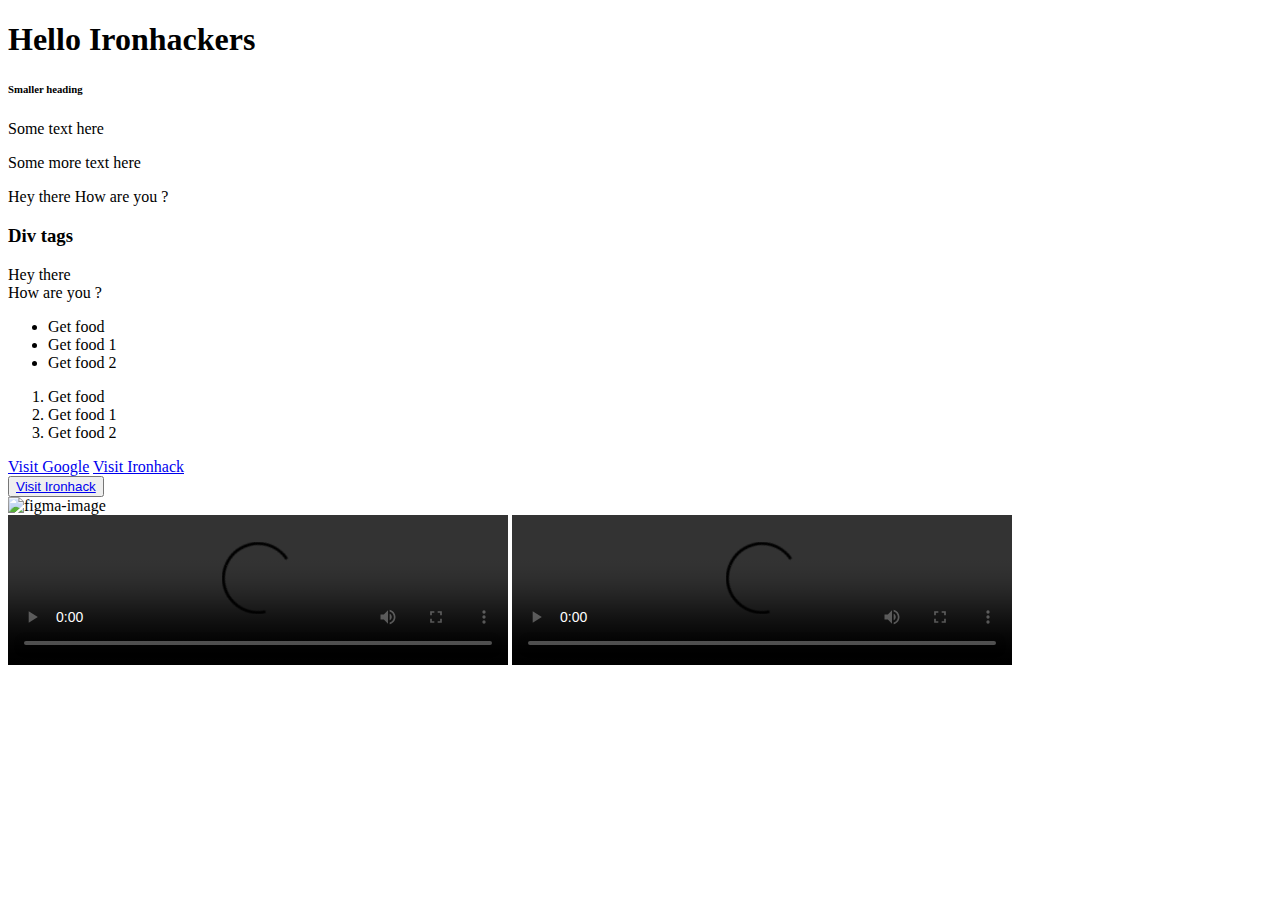
==== index.html @ 7d8f11e4 "MVP of my first page" ====
<!DOCTYPE html>
<html lang="en">
    <head>
        <meta name="viewport" content="width=device-width,initial-scale=1.0">
        <title>Zapata</title>
    </head>
    <body>
        <!-- Headings   -->
        <h1>Hello Ironhackers</h1>
        <h6>Smaller heading</h6>

        <!-- Block elements -->
        <p>Some text here</p>
        <p>Some more text here</p>

        <!-- Inline elements -->
        <span>Hey there</span>
        <span>How are you ?</span>

        <!-- Block elements -->
        <h3>Div tags</h3>
        <div>Hey there</div>
        <div>How are you ?</div>

        <ul>
            <li>Get food</li>
            <li>Get food 1</li>
            <li>Get food 2</li>
        </ul>

        <ol><li>Get food</li>
            <li>Get food 1</li>
            <li>Get food 2</li>
        </ol>





        <!-- Semantic element to create nav bars -->
        <nav>
            <a href="https://www.google.com">Visit Google</a>
            <a href="https://www.ironhack.com" target="__blank">Visit Ironhack</a>
        </nav>
 

        <button > 
            <a href="https://www.ironhack.com" target="__blank">Visit Ironhack</a>
        </button>




        <div>
            <img width="200" src="https://tinyurl.com/figma-image" alt="figma-image" >
        </div>
        
        <video width="500" controls autoplay loop> 
            <source src="https://tinyurl.com/figma-main-video" type="video/mp4">
        </video>
        <video width="500" controls autoplay loop>
            <source src="https://tinyurl.com/figma-middle-1" type="video/mp4">
        </video>


    </body>   
    </title>

</html>
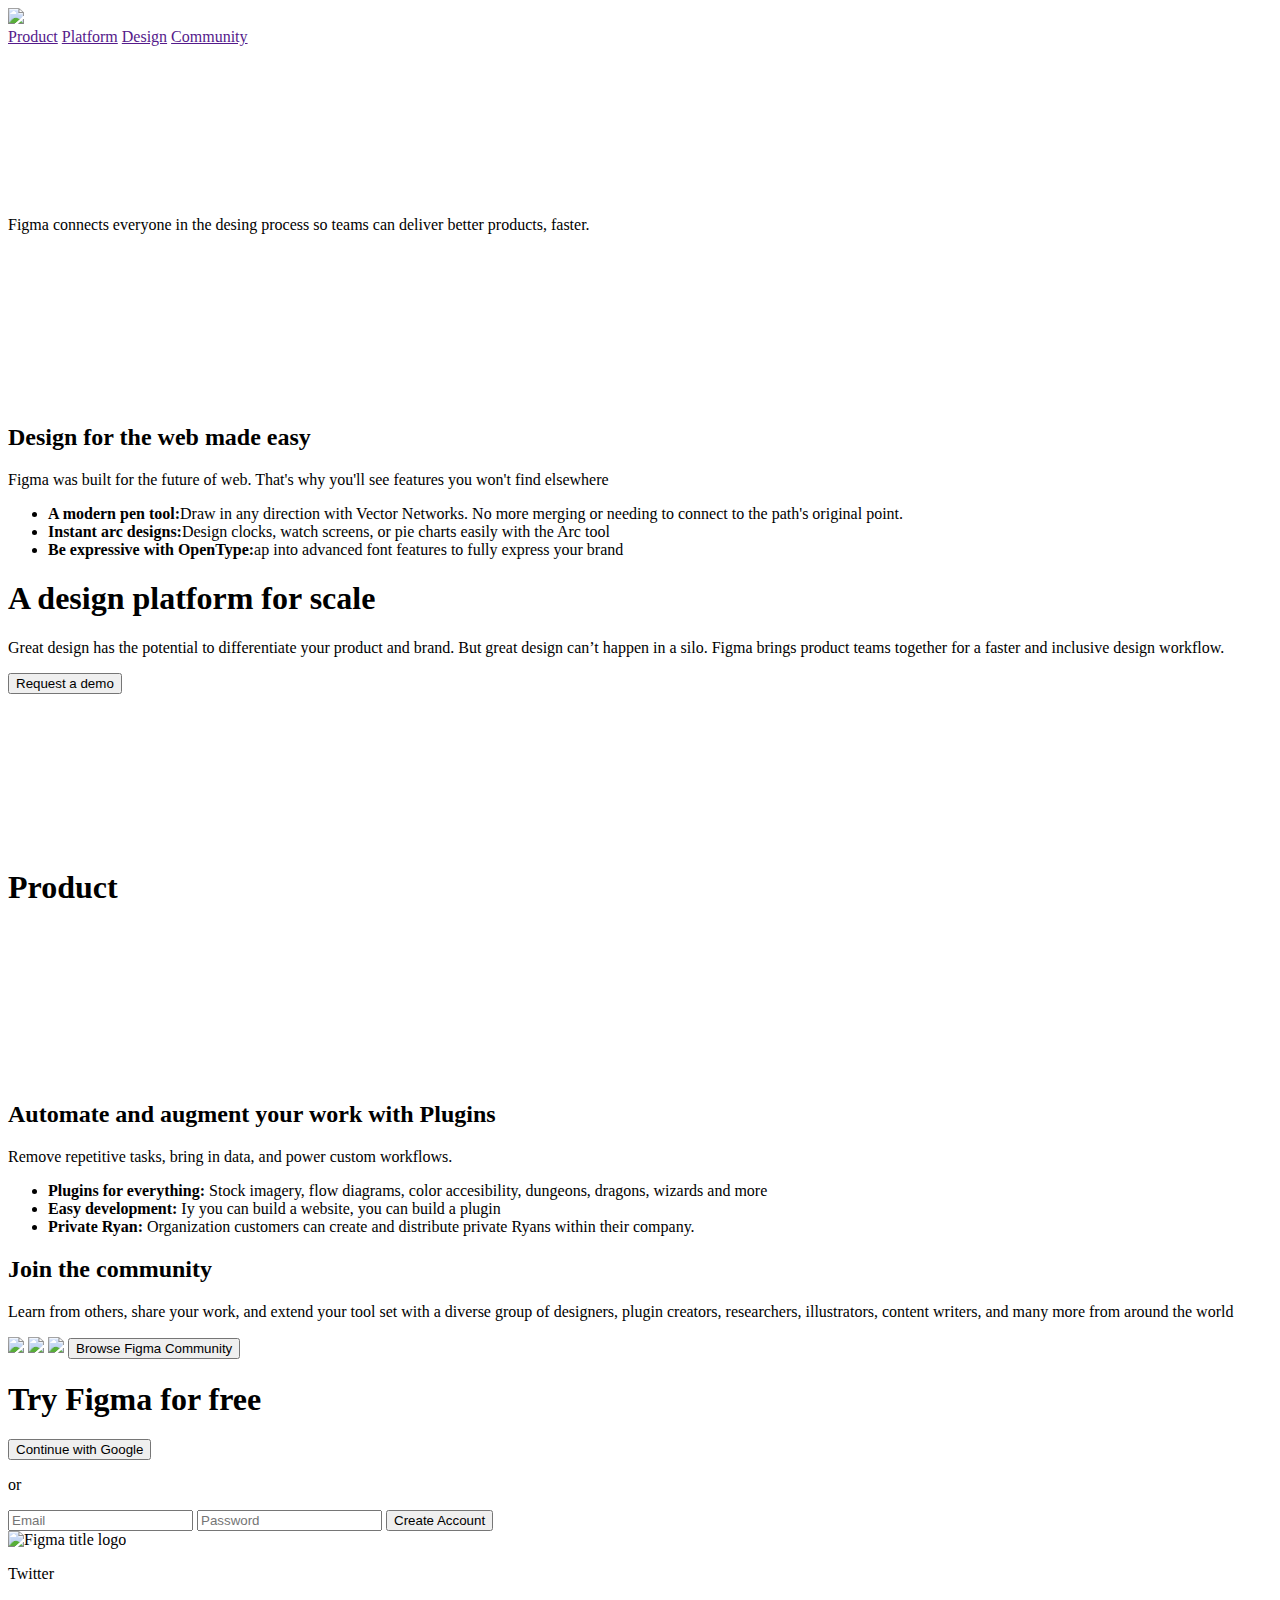
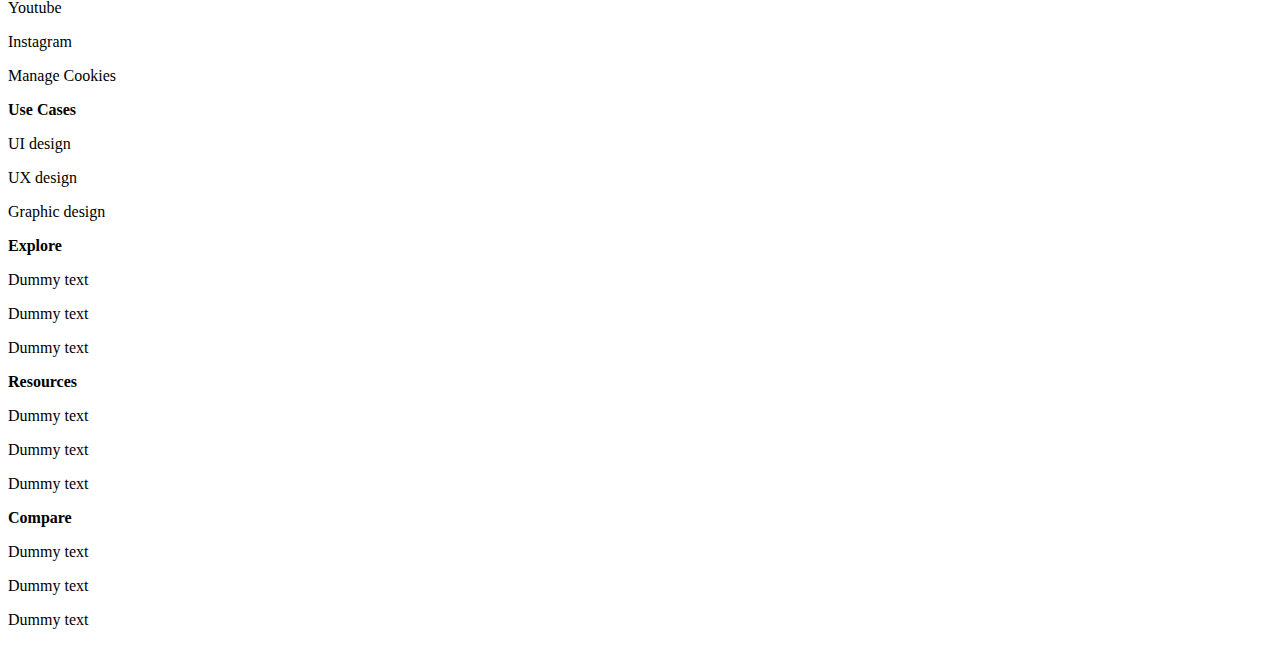
==== commit 00bb0801: "Changes" ====
--- a/index.html
+++ b/index.html
@@ -1,69 +1,139 @@
 <!DOCTYPE html>
 <html lang="en">
-    <head>
-        <meta name="viewport" content="width=device-width,initial-scale=1.0">
-        <title>Zapata</title>
-    </head>
-    <body>
-        <!-- Headings   -->
-        <h1>Hello Ironhackers</h1>
-        <h6>Smaller heading</h6>
+<head>
+    <meta name="viewport" content="width=device-width, initial-scale=1.0">
+    <title>My first landing page</title>
+    <script src="https://kit.fontawesome.com/a730258828.js" crossorigin="anonymous"></script>
+    <link rel="stylesheet" href="style.css" >
+    <link rel="preconnect" href="https://fonts.googleapis.com">
 
-        <!-- Block elements -->
-        <p>Some text here</p>
-        <p>Some more text here</p>
-
-        <!-- Inline elements -->
-        <span>Hey there</span>
-        <span>How are you ?</span>
-
-        <!-- Block elements -->
-        <h3>Div tags</h3>
-        <div>Hey there</div>
-        <div>How are you ?</div>
-
-        <ul>
-            <li>Get food</li>
-            <li>Get food 1</li>
-            <li>Get food 2</li>
-        </ul>
-
-        <ol><li>Get food</li>
-            <li>Get food 1</li>
-            <li>Get food 2</li>
-        </ol>
+</head>
+<body>
+    <!-- Part 1: Header -->
+    <header>
+        <section>
+        <img width="30" src="https://tinyurl.com/figma-image" >
+        </section>
+        <nav>
+            <a href="">Product</a>
+            <a href="">Platform</a>
+            <a href=""><i class="fab fa-accusoft zapata"></i>Design</a>
+            <a href="">Community</a>
+        </nav>
+    </header>
 
 
+    <!-- Part 2  -->
+    <main>
+
+        <!-- Part 2.1: Main Video -->
+        <section >
+            <video width="700" autoplay muted>
+                <source src="https://tinyurl.com/figma-main-video" type="video/mp4">
+            </video>
+            <p >Figma connects everyone in the desing process so teams can deliver better products, faster. </p>
+    </section>
+
+    <!-- Part 2.2: Design for the web -->
+    <section>
+        <video width="500" autoplay muted loop >
+            <source src="https://tinyurl.com/figma-middle-1" type="video/mp4">
+        </video>
+        <h2 >Design for the web made easy</h2>
+        <p >Figma was built for the future of web. That's why you'll see features you won't find elsewhere</p>
+        <ul >
+            <li><b>A modern pen tool:</b>Draw in any direction with Vector Networks. No more merging or needing to connect to the path's original point.</li>
+            <li><b>Instant arc designs:</b>Design clocks, watch screens, or pie charts easily with the Arc tool</li>
+            <li><b>Be expressive with OpenType:</b>ap into advanced font features to fully express your brand</li>
+        </ul>
+    </section>
+    
+    
+    <!-- Part 2.3: Yellow section -->
+    <section>
+        <div >
+            <h1 >A design platform for scale</h1>
+            <p >Great design has the potential to differentiate your product and brand. But great design can’t happen in a silo. Figma brings product teams together for a faster and inclusive design workflow.</p>
+            <button>Request a demo</button>
+        </div>
+        <video width="500" autoplay muted loop >
+            <source src="https://tinyurl.com/figma-org" type="video/mp4">
+        </video>    
+    </section>
+
+    <h1 id="oscar">Product</h1>
 
 
+    <!-- Part 2.4: Plugins section -->
+    <section >
+        <video width="500" autoplay muted loop >
+            <source src="https://tinyurl.com/figma-middle-2" type="video/mp4">
+        </video>
+        <h2 >Automate and augment your work with Plugins</h2>
+        <p >Remove repetitive tasks, bring in data, and power custom workflows.</p>
+        <ul >
+            <li><b>Plugins for everything:</b> Stock imagery, flow diagrams, color accesibility, dungeons, dragons, wizards and more</li>
+            <li><b>Easy development:</b> Iy you can build a website, you can build a plugin</li>
+            <li><b>Private Ryan:</b> Organization customers can create and distribute private Ryans within their company.</li>
+        </ul>
+    </section>
 
-        <!-- Semantic element to create nav bars -->
-        <nav>
-            <a href="https://www.google.com">Visit Google</a>
-            <a href="https://www.ironhack.com" target="__blank">Visit Ironhack</a>
-        </nav>
- 
+    <!-- Part 2.3: Community-->
+    <section >
+        <h2>Join the community</h2>
+        <p>Learn from others, share your work, and extend your tool set with a diverse group of designers, plugin creators, researchers, illustrators, content writers, and many more from around the world</p>
+        <img width="500" src="https://tinyurl.com/fig-community-1">
+        <img width="500" src="https://tinyurl.com/fig-community-2">
+        <img width="500" src="https://tinyurl.com/fig-community-3">
+        <button>Browse Figma Community</button>
+    </section>
 
-        <button > 
-            <a href="https://www.ironhack.com" target="__blank">Visit Ironhack</a>
-        </button>
+    <!-- Part 2.6: Sign Up Form -->
+    <section >
+        <h1>Try Figma for free</h1>
+        <button>Continue with Google</button>
+        <p>or</p>
+        <form>
+            <input type="email" placeholder="Email">
+            <input type="password" placeholder="Password">
+            <button>Create Account</button>
+        </form>
+    </section>
+</main>
 
-
-
-
-        <div>
-            <img width="200" src="https://tinyurl.com/figma-image" alt="figma-image" >
-        </div>
-        
-        <video width="500" controls autoplay loop> 
-            <source src="https://tinyurl.com/figma-main-video" type="video/mp4">
-        </video>
-        <video width="500" controls autoplay loop>
-            <source src="https://tinyurl.com/figma-middle-1" type="video/mp4">
-        </video>
-
-
-    </body>   
-    </title>
-
-</html>+    <!-- Part 3: Footer-->
+    <footer>
+        <section>
+            <img src="https://tinyurl.com/figma-svg" alt="Figma title logo">
+            <p> Twitter </p>
+            <p> Youtube </p>
+            <p> Instagram </p>
+            <p> Manage Cookies </p>
+        </section>
+        <section>
+            <p><b>Use Cases</b></p>
+            <p> UI design </p>
+            <p> UX design </p>
+            <p> Graphic design </p>
+        </section>
+        <section>
+            <p><b>Explore</b></p>
+            <p>Dummy text</p>
+            <p>Dummy text</p>
+            <p>Dummy text</p>
+        </section>
+        <section>
+            <p><b>Resources</b></p>
+            <p>Dummy text</p>
+            <p>Dummy text</p>
+            <p>Dummy text</p>
+        </section>
+        <section>
+            <p><b>Compare</b></p>
+            <p>Dummy text</p>
+            <p>Dummy text</p>
+            <p>Dummy text</p>
+        </section>
+    </footer>
+</body>   
+</html>
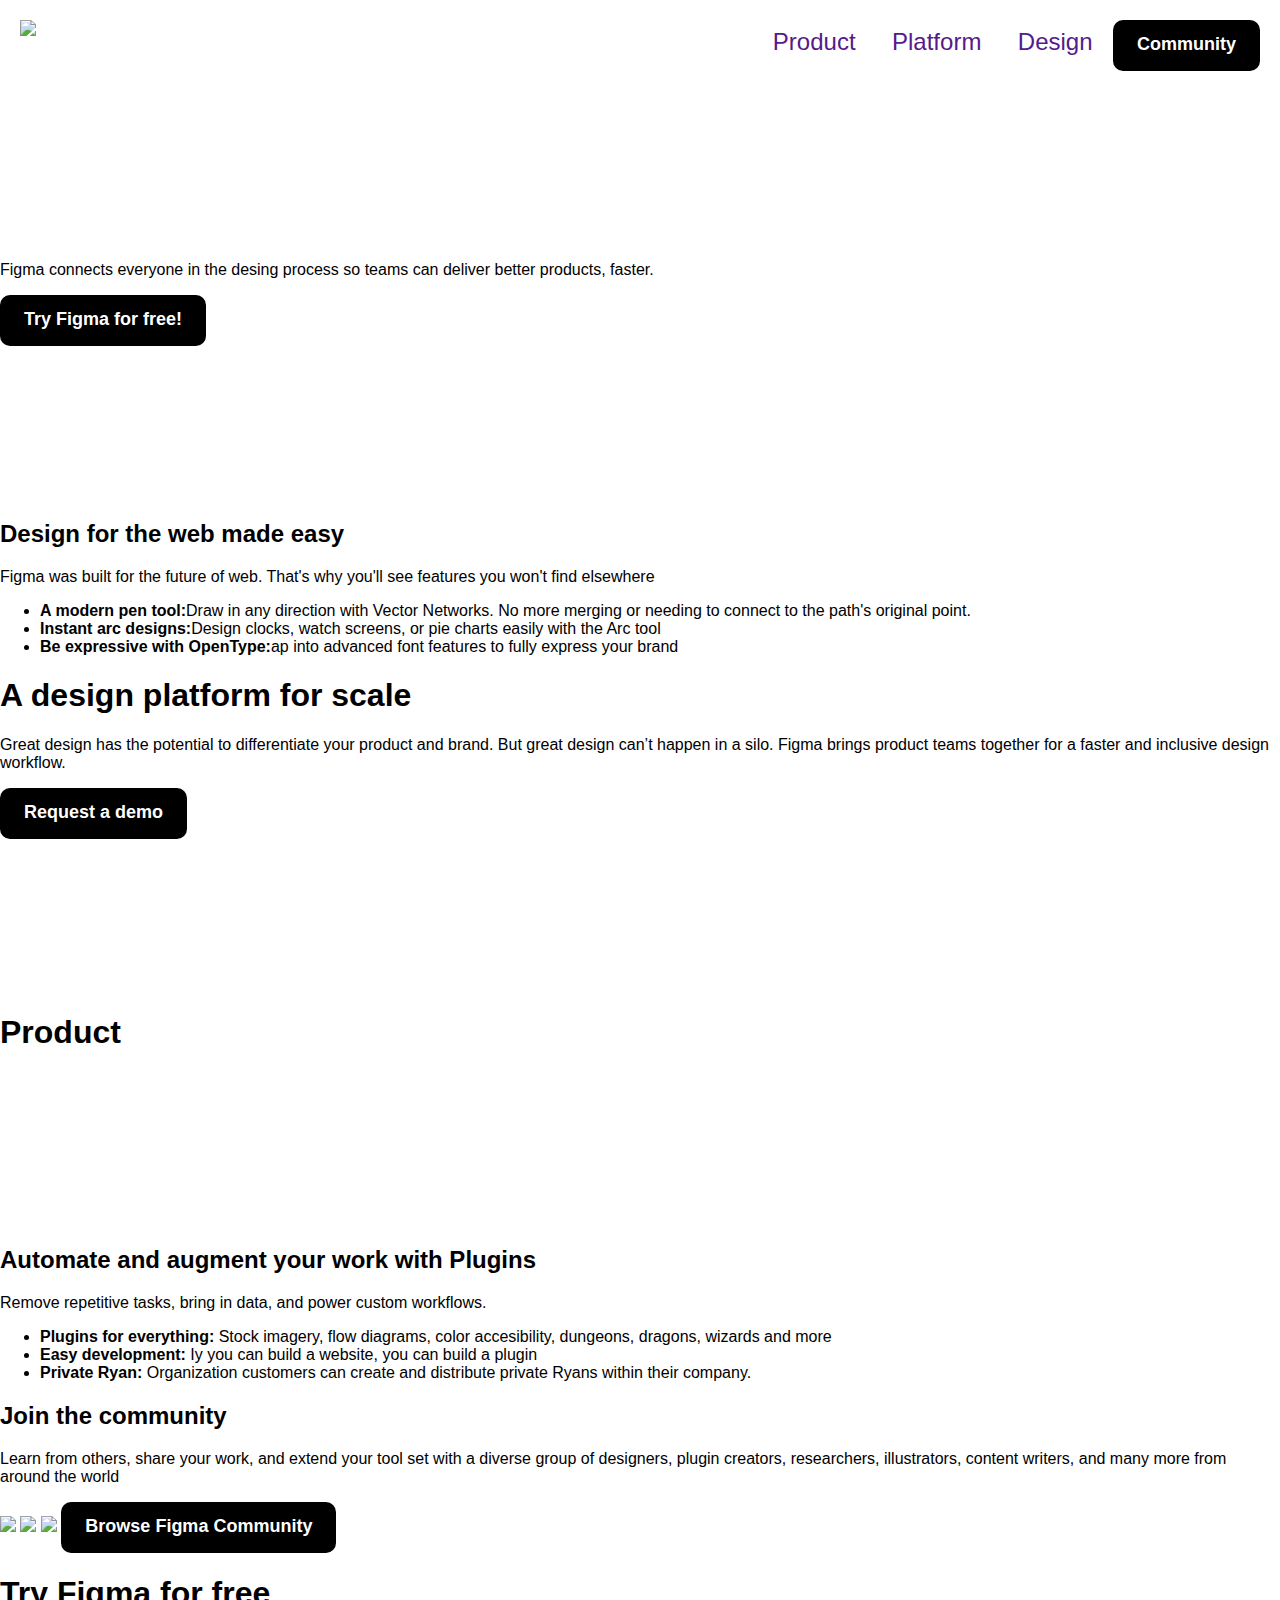
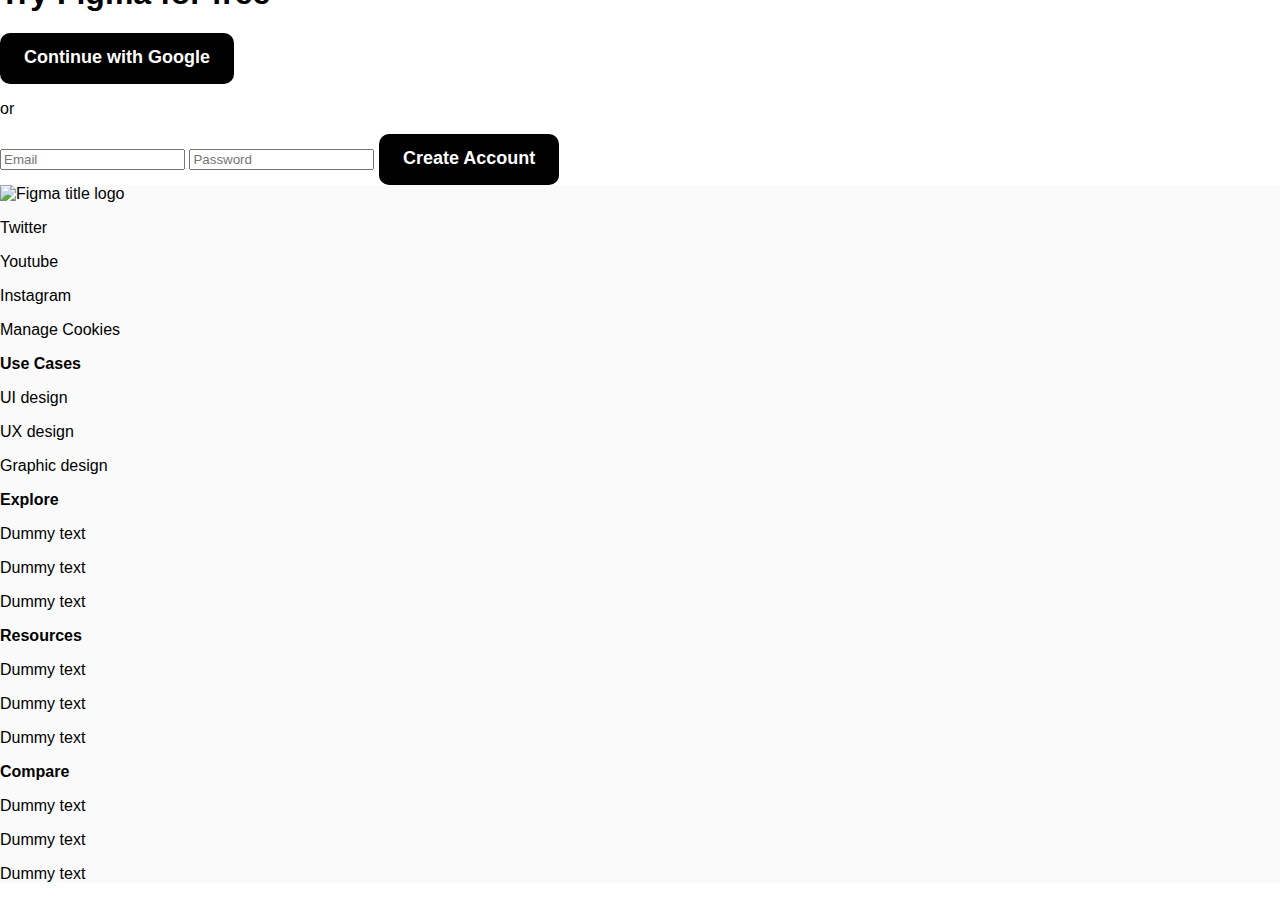
==== commit cb70b4b0: "Yes" ====
--- a/index.html
+++ b/index.html
@@ -11,31 +11,29 @@
 <body>
     <!-- Part 1: Header -->
     <header>
-        <section>
         <img width="30" src="https://tinyurl.com/figma-image" >
-        </section>
         <nav>
             <a href="">Product</a>
             <a href="">Platform</a>
-            <a href=""><i class="fab fa-accusoft zapata"></i>Design</a>
-            <a href="">Community</a>
+            <a href="">Design</a>
+            <button>Community</button>
         </nav>
     </header>
 
 
     <!-- Part 2  -->
     <main>
-
+    <section>
         <!-- Part 2.1: Main Video -->
-        <section >
-            <video width="700" autoplay muted>
-                <source src="https://tinyurl.com/figma-main-video" type="video/mp4">
-            </video>
-            <p >Figma connects everyone in the desing process so teams can deliver better products, faster. </p>
+        <video width="700" autoplay muted>
+            <source src="https://tinyurl.com/figma-main-video" type="video/mp4">
+        </video>
+        </section>
+        <p >Figma connects everyone in the desing process so teams can deliver better products, faster. </p>
+        <button>Try Figma for free!</button>
     </section>
-
     <!-- Part 2.2: Design for the web -->
-    <section>
+        <section>
         <video width="500" autoplay muted loop >
             <source src="https://tinyurl.com/figma-middle-1" type="video/mp4">
         </video>
@@ -46,7 +44,7 @@
             <li><b>Instant arc designs:</b>Design clocks, watch screens, or pie charts easily with the Arc tool</li>
             <li><b>Be expressive with OpenType:</b>ap into advanced font features to fully express your brand</li>
         </ul>
-    </section>
+        </section>
     
     
     <!-- Part 2.3: Yellow section -->
--- a/style.css
+++ b/style.css
@@ -0,0 +1,160 @@
+body, html {
+    margin: 0;
+    padding: 0;
+    font-family: sans-serif;
+    scroll-behavior: smooth;
+}
+
+ /* Part 1: Header */
+
+header {
+    margin: 20px;
+    display: flex;
+    justify-content: space-between;
+} 
+
+.zapata {
+    font-size: 30px;
+    color: blue;
+}
+
+.figma-icon {
+    margin-left: 20px;
+    width: 40px;
+}
+
+/* Targetting all buttons in the entire page */
+
+button {
+    background-color: black;
+    color: white;
+    border-radius: 10px;
+    font-size: 18px;
+    font-weight: 700;
+    border: none;
+    padding-top: 14px;
+    padding-right: 24px;
+    padding-bottom: 16px;
+    padding-left: 24px;
+    cursor: pointer;
+}
+
+/* Targetting only the <a> elements within a <nav> element */
+
+a {
+    text-decoration: none;
+    font-size: 24px;
+    font-weight: 400;
+    cursor: pointer;
+    padding: 8px 16px;
+}
+
+nav a:hover {
+    text-decoration: underline;
+}
+
+
+/* Part 2.1: Main Video */
+
+.main video {
+    height: 500px;
+    align-items: center;
+}
+
+/* This is a common class used in a lot of elements */
+.subtitle {
+    font-size: 20px;
+    line-height: 26px;
+    max-width: 500px;
+}
+
+
+/*Part 2.2: Design for the web */
+/*            &&              */
+/* Part 2.4: Plugins section  */
+
+.middle video {
+    width: 550px;
+}
+
+.yellow {
+    margin-top: 100px;
+    background-color: #ffc700;
+}
+
+/* Targets a <div> within an element with class="yellow" */
+.yellow div {
+    max-width: 550px;
+}
+
+.yellow h1 {
+    font-size: 32px;
+    font-weight: 700;
+    line-height: 1.2;
+    margin-bottom: 32px;
+}
+
+.yellow video {
+    width: 550px;
+}
+
+
+/* Part 2.5: Community */
+
+.community {
+    color: white;
+    background-color: black;
+}
+
+.community h2 {
+    font-size: 36px;
+    font-weight: 700;
+    line-height: 1.2;
+}
+
+.community p {
+    max-width: 800px;
+    text-align: center;
+}
+
+.community img {
+    border-radius: 10px;
+    object-fit: cover;
+    margin: 20px;
+    max-width: 400px;
+}
+
+.community button {
+    background-color: white;
+    color: black;
+    margin: 50px;
+}
+
+/* Part 2.6: Sign Up Form */
+
+.contact {
+    margin: 40px 50px
+}
+
+.contact input {
+    margin: 10px;
+    border: 3px solid #000;
+    border-radius: 5px;
+    height: 50px;
+    line-height: normal;
+    color: #282828;
+    display: block;
+    width: 400px;
+    padding-left: 12px;
+}
+
+/* Part 3: Footer */
+
+footer {
+    background: #FAFAFA;
+}
+
+footer .column {
+    margin: 50px
+}
+
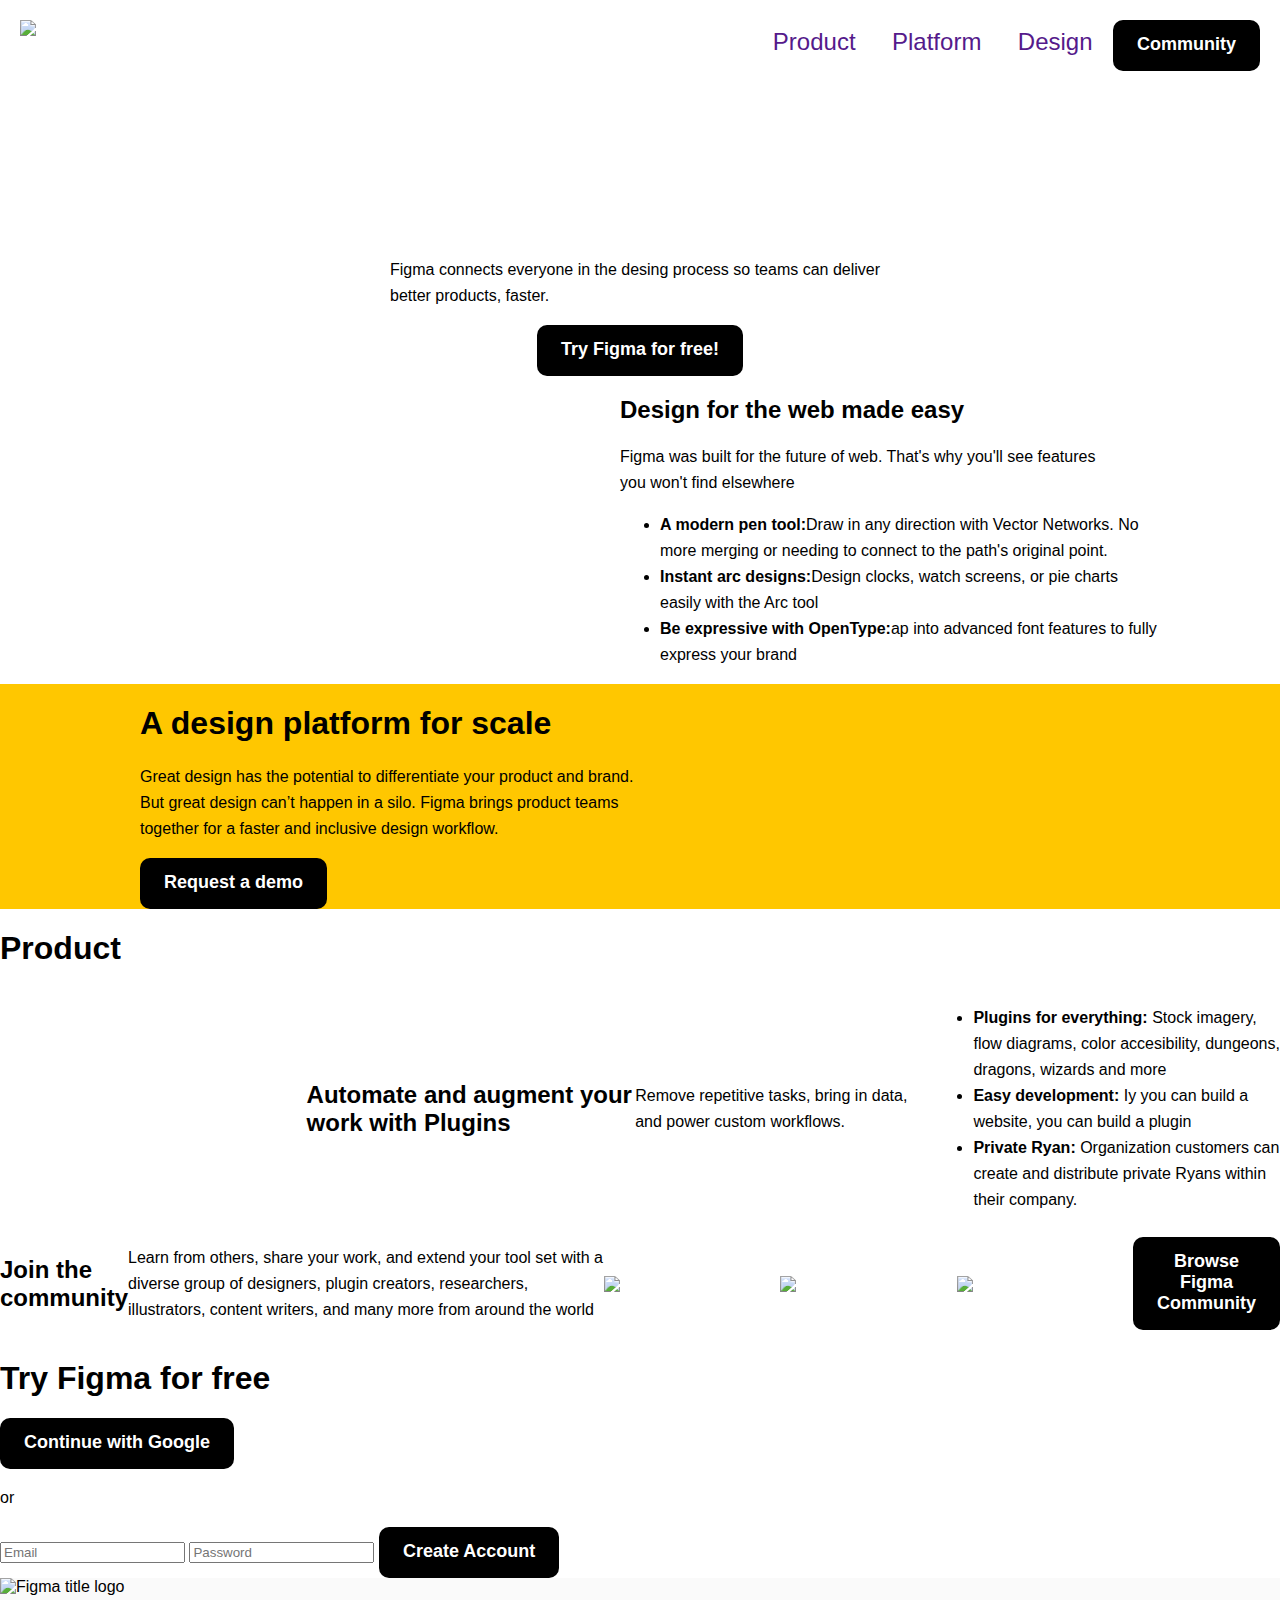
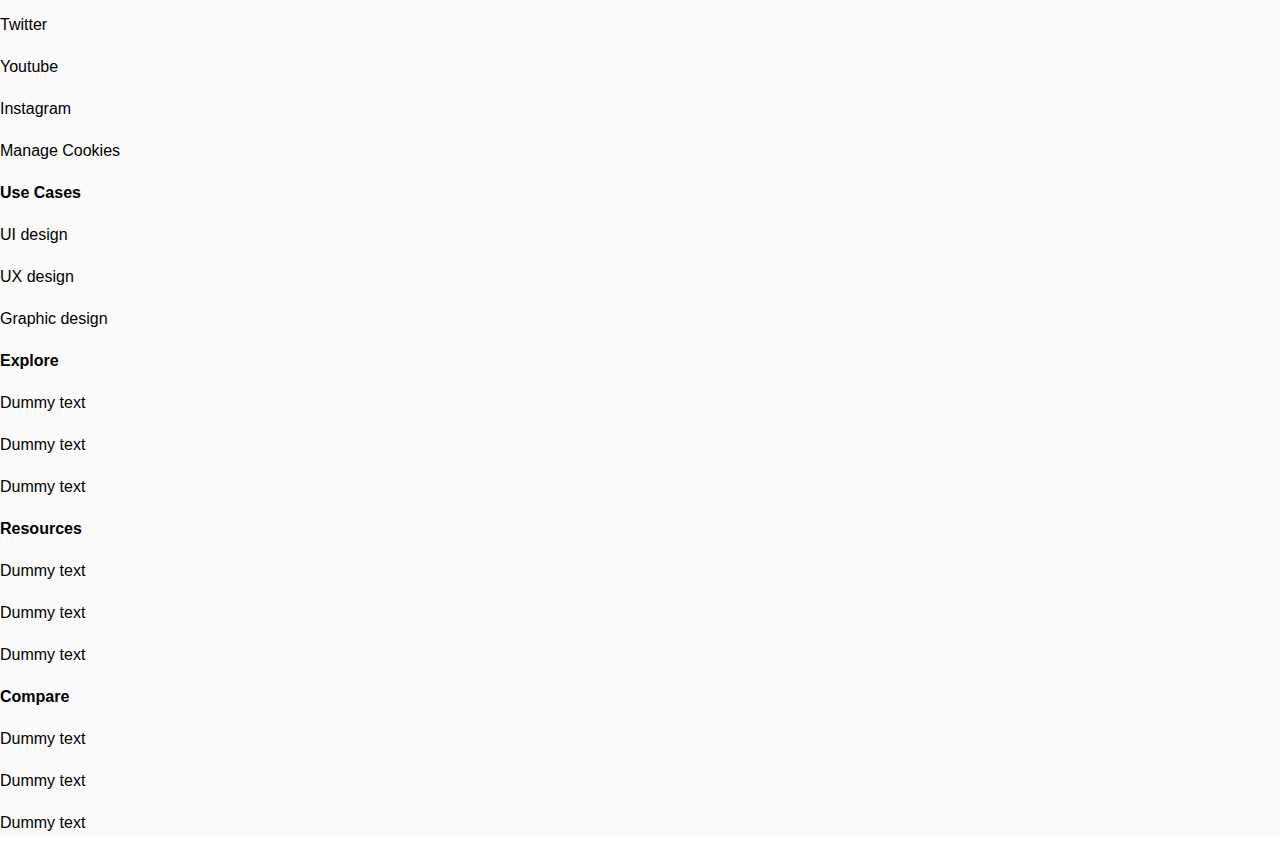
==== commit 5170325d: "day 3" ====
--- a/index.html
+++ b/index.html
@@ -22,62 +22,68 @@
 
 
     <!-- Part 2  -->
-    <main>
-    <section>
-        <!-- Part 2.1: Main Video -->
-        <video width="700" autoplay muted>
-            <source src="https://tinyurl.com/figma-main-video" type="video/mp4">
-        </video>
-        </section>
-        <p >Figma connects everyone in the desing process so teams can deliver better products, faster. </p>
-        <button>Try Figma for free!</button>
-    </section>
+        <main>
+    <!-- Part 2.1: Main Video -->
+            <section class=main-video-flexbox>
+
+            <video width="700" autoplay muted>
+            <source src="https://tinyurl.com/figma-main-video" class="main-video" type="video/mp4"></video>
+            <p >Figma connects everyone in the desing process so teams can deliver better products, faster. </p>
+            <button>Try Figma for free!</button>
+            </section>
+            
+
     <!-- Part 2.2: Design for the web -->
-        <section>
-        <video width="500" autoplay muted loop >
-            <source src="https://tinyurl.com/figma-middle-1" type="video/mp4">
-        </video>
-        <h2 >Design for the web made easy</h2>
-        <p >Figma was built for the future of web. That's why you'll see features you won't find elsewhere</p>
-        <ul >
-            <li><b>A modern pen tool:</b>Draw in any direction with Vector Networks. No more merging or needing to connect to the path's original point.</li>
-            <li><b>Instant arc designs:</b>Design clocks, watch screens, or pie charts easily with the Arc tool</li>
-            <li><b>Be expressive with OpenType:</b>ap into advanced font features to fully express your brand</li>
-        </ul>
-        </section>
+            <section class=second-video-flexbox>
+            <video width="500" autoplay muted loop >
+            <source src="https://tinyurl.com/figma-middle-1" type="video/mp4"></video>
+            <section><h2 >Design for the web made easy</h2>
+            <p ul li>Figma was built for the future of web. That's why you'll see features you won't find elsewhere</p>
+                <ul >
+                <li><b>A modern pen tool:</b>Draw in any direction with Vector Networks. No more merging or needing to connect to the path's original point.</li>
+                <li><b>Instant arc designs:</b>Design clocks, watch screens, or pie charts easily with the Arc tool</li>
+                <li><b>Be expressive with OpenType:</b>ap into advanced font features to fully express your brand</li>
+                </ul>
+            </section>
+            </section>
     
     
     <!-- Part 2.3: Yellow section -->
-    <section>
-        <div >
-            <h1 >A design platform for scale</h1>
-            <p >Great design has the potential to differentiate your product and brand. But great design can’t happen in a silo. Figma brings product teams together for a faster and inclusive design workflow.</p>
-            <button>Request a demo</button>
-        </div>
-        <video width="500" autoplay muted loop >
+            <section class=second-video-yellow>
+                <div >
+                    <h1 >A design platform for scale</h1>
+                    <p >Great design has the potential to differentiate your product and brand. But great design can’t happen in a silo. Figma brings product teams together for a faster and inclusive design workflow.</p>
+                    <button>Request a demo</button>
+                    </div>
+            <video width="500" autoplay muted loop >
             <source src="https://tinyurl.com/figma-org" type="video/mp4">
-        </video>    
-    </section>
+            </video>    
+            </section>
 
     <h1 id="oscar">Product</h1>
 
 
     <!-- Part 2.4: Plugins section -->
-    <section >
-        <video width="500" autoplay muted loop >
+            <section class=plugins-section>
+            <video width="500" autoplay muted loop >
             <source src="https://tinyurl.com/figma-middle-2" type="video/mp4">
-        </video>
-        <h2 >Automate and augment your work with Plugins</h2>
-        <p >Remove repetitive tasks, bring in data, and power custom workflows.</p>
-        <ul >
-            <li><b>Plugins for everything:</b> Stock imagery, flow diagrams, color accesibility, dungeons, dragons, wizards and more</li>
-            <li><b>Easy development:</b> Iy you can build a website, you can build a plugin</li>
-            <li><b>Private Ryan:</b> Organization customers can create and distribute private Ryans within their company.</li>
-        </ul>
+            </video>
+                <h2 >Automate and augment your work with Plugins</h2>
+                <p >Remove repetitive tasks, bring in data, and power custom workflows.</p>
+                <ul >
+                    <li><b>Plugins for everything:</b> Stock imagery, flow diagrams, color accesibility, dungeons, dragons, wizards and more</li>
+                    <li><b>Easy development:</b> Iy you can build a website, you can build a plugin</li>
+                    <li><b>Private Ryan:</b> Organization customers can create and distribute private Ryans within their company.</li>
+                </ul>
+            </section>
+
+    
+            <section class="p, ul li">
+
     </section>
 
     <!-- Part 2.3: Community-->
-    <section >
+    <section class=community-flexbox>
         <h2>Join the community</h2>
         <p>Learn from others, share your work, and extend your tool set with a diverse group of designers, plugin creators, researchers, illustrators, content writers, and many more from around the world</p>
         <img width="500" src="https://tinyurl.com/fig-community-1">
--- a/style.css
+++ b/style.css
@@ -6,8 +6,8 @@
 }
 
  /* Part 1: Header */
-
-header {
+ 
+ header {
     margin: 20px;
     display: flex;
     justify-content: space-between;
@@ -56,10 +56,29 @@
 
 /* Part 2.1: Main Video */
 
-.main video {
+.main-video {
     height: 500px;
     align-items: center;
 }
+
+.main-video-flexbox {
+    display: flex;
+    flex-direction: column;
+    align-items: center;
+    justify-content: space-evenly;
+}
+
+.second-video-flexbox {
+    display: flex;
+    justify-content: center;
+    align-items: center;
+}
+
+p, ul li {
+    max-width: 500px;
+    line-height: 26px;
+}
+
 
 /* This is a common class used in a lot of elements */
 .subtitle {
@@ -77,9 +96,27 @@
     width: 550px;
 }
 
+.second-video-yellow {
+    display: flex;
+    flex-direction: row;
+    align-items: center;
+    justify-content: center;
+    background-color: #ffc700;
+    padding: 0px 20px 0px 20px;
+
+}
+
 .yellow {
     margin-top: 100px;
     background-color: #ffc700;
+}
+
+.plugins-section {
+    display: flex;
+    flex-direction: row;
+    align-items: center;
+    justify-content: center;
+    align-items: center;
 }
 
 /* Targets a <div> within an element with class="yellow" */
@@ -130,6 +167,13 @@
     margin: 50px;
 }
 
+
+.community-flexbox {
+    display: flex;
+    flex-direction: row;
+    align-items: center;
+    justify-content: space-evenly;
+}
 /* Part 2.6: Sign Up Form */
 
 .contact {
